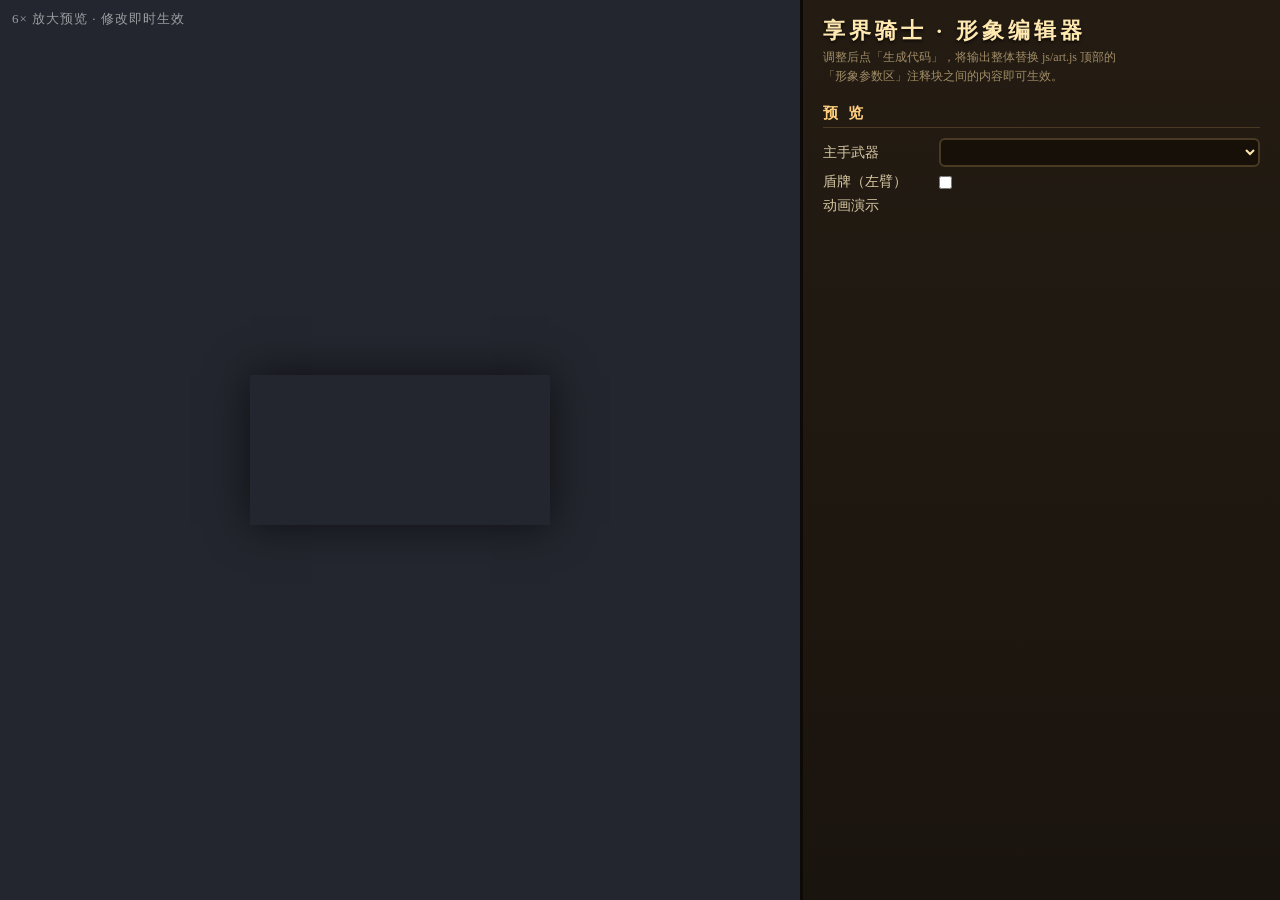
==== editor.html @ 16f37f37 "test Co-Authored-By: Claude Code <noreply@anthropic.com>" ====
<!DOCTYPE html>
<html lang="zh-CN">
<head>
<meta charset="utf-8">
<title>享界骑士 · 形象编辑器</title>
<style>
  * { box-sizing: border-box; margin: 0; padding: 0; }
  input { accent-color: #c97b3a; }
  html, body { height: 100%; }
  body {
    font-family: "KaiTi", "STKaiti", "Microsoft YaHei", serif;
    background: #14100c; color: #e8dcc2;
    display: flex; overflow: hidden;
  }
  /* ---- 左侧画布 ---- */
  #stage {
    flex: 1; display: flex; align-items: center; justify-content: center;
    background: #23262e; position: relative; min-width: 0;
  }
  #stage canvas { max-width: 100%; max-height: 100%; box-shadow: 0 0 40px rgba(0,0,0,.6); }
  #zoomTip {
    position: absolute; top: 10px; left: 12px; font-size: 13px;
    color: rgba(255,255,255,.55); letter-spacing: 1px;
  }
  /* ---- 右侧面板 ---- */
  #panel {
    width: 480px; height: 100%; overflow-y: auto; flex: none;
    background: linear-gradient(#241c13, #1a140e);
    border-left: 3px solid #0c0906; padding: 16px 20px 30px;
  }
  #panel h1 {
    font-size: 22px; color: #ffe9b0; letter-spacing: 4px;
    text-shadow: 0 2px 3px rgba(0,0,0,.7); margin-bottom: 2px;
  }
  #panel .sub { font-size: 12px; color: #a08c66; margin-bottom: 14px; line-height: 1.6; }
  h2 {
    font-size: 15px; color: #ffcf7d; letter-spacing: 3px;
    border-bottom: 1px solid #4a3a24; padding-bottom: 4px;
    margin: 18px 0 10px;
  }
  .row { display: flex; align-items: center; gap: 8px; margin: 6px 0; font-size: 14px; }
  .row label { flex: none; width: 108px; color: #d8c9a4; }
  .row input[type="range"] { flex: 1; accent-color: #c97b3a; }
  .row input[type="color"] {
    width: 46px; height: 26px; border: 2px solid #0c0906; border-radius: 5px;
    background: none; padding: 0; cursor: pointer;
  }
  .row .hex { font-size: 12px; color: #8d7a58; width: 72px; font-family: Consolas, monospace; }
  .row .val { font-size: 12px; color: #ffd98f; width: 52px; text-align: right; font-family: Consolas, monospace; }
  .row input[type="text"] {
    flex: 1; background: #171008; border: 2px solid #4a3a24; border-radius: 6px;
    color: #ffe9b0; font-family: inherit; font-size: 14px; padding: 4px 8px;
  }
  .btnrow { display: flex; gap: 10px; margin: 12px 0; flex-wrap: wrap; }
  button {
    font-family: inherit; font-size: 14px; font-weight: bold; letter-spacing: 2px;
    color: #ffe9b0; background: linear-gradient(#8a6238, #6b4726 55%, #54371d);
    border: 3px solid #2e2013; border-radius: 8px; padding: 7px 16px; cursor: pointer;
  }
  button:hover { filter: brightness(1.18); }
  select {
    font-family: inherit; font-size: 14px; background: #171008; color: #ffe9b0;
    border: 2px solid #4a3a24; border-radius: 6px; padding: 4px 8px; flex: 1;
  }
  textarea {
    width: 100%; height: 220px; background: #100b06; color: #c8e6a0;
    border: 2px solid #4a3a24; border-radius: 6px; padding: 8px;
    font-family: Consolas, monospace; font-size: 12px; line-height: 1.5;
    resize: vertical; white-space: pre;
  }
  .bgsw { display: inline-block; width: 26px; height: 26px; border-radius: 50%;
          border: 2px solid #0c0906; cursor: pointer; }
  .bgsw.on { outline: 3px solid #ffcf7d; }
  #copyState { font-size: 12px; color: #9fd67a; margin-left: 8px; }
  .note { font-size: 12px; color: #a08c66; line-height: 1.7; margin-top: 6px; }
</style>
</head>
<body>

<div id="stage">
  <span id="zoomTip">6× 放大预览 · 修改即时生效</span>
  <canvas id="cv"></canvas>
</div>

<div id="panel">
  <h1>享界骑士 · 形象编辑器</h1>
  <div class="sub">调整后点「生成代码」，将输出整体替换 js/art.js 顶部的<br>「形象参数区」注释块之间的内容即可生效。</div>

  <h2>预 览</h2>
  <div class="row"><label>主手武器</label><select id="selWeapon"></select></div>
  <div class="row"><label>盾牌（左臂）</label><input type="checkbox" id="ckShield"></div>
  <div class="row"><label>动画演示</label><input type="checkbox" id="ckCheckbox" hidden></div>
</div>
</body>
</html>
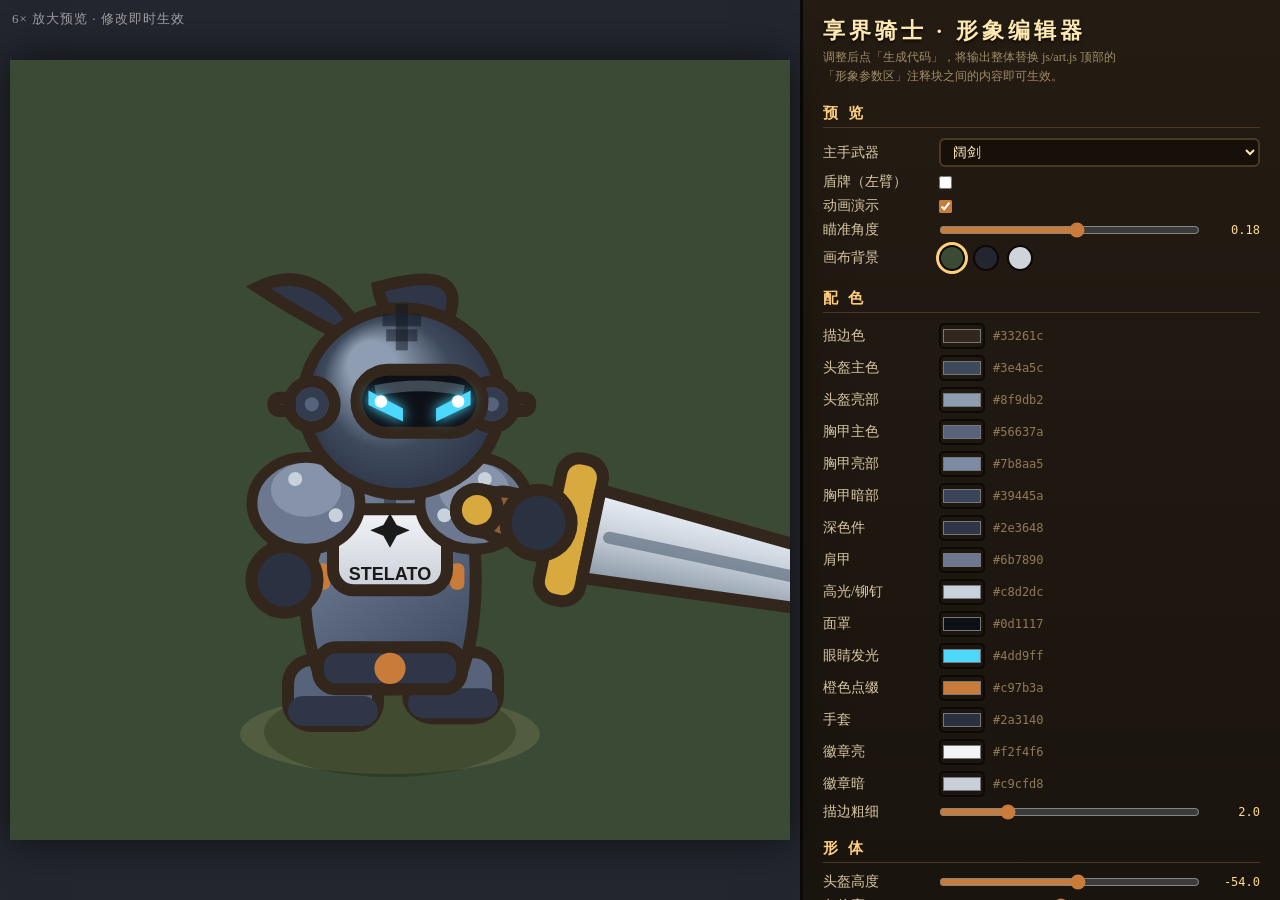
==== commit 854e11c3: "补全 editor.html 完整内容（外观调参工具：配色/形体滑杆 + 6× 预览 + 代码导出） Co-Authored-By: Claude Code <noreply@anthropic.co" ====
--- a/editor.html
+++ b/editor.html
@@ -89,7 +89,304 @@
   <h2>预 览</h2>
   <div class="row"><label>主手武器</label><select id="selWeapon"></select></div>
   <div class="row"><label>盾牌（左臂）</label><input type="checkbox" id="ckShield"></div>
-  <div class="row"><label>动画演示</label><input type="checkbox" id="ckCheckbox" hidden></div>
+  <div class="row"><label>动画演示</label><input type="checkbox" id="ckAnim" checked></div>
+  <div class="row"><label>瞄准角度</label><input type="range" id="rgAim" min="-3.14" max="3.14" step="0.01" value="0.18"><span class="val" id="vAim"></span></div>
+  <div class="row"><label>画布背景</label>
+    <span class="bgsw on" data-bg="#3a4a35" title="草地"></span>
+    <span class="bgsw" data-bg="#23262e" title="深灰"></span>
+    <span class="bgsw" data-bg="#cfd4da" title="浅灰"></span>
+  </div>
+
+  <h2>配 色</h2>
+  <div id="colors"></div>
+  <div class="row"><label>描边粗细</label><input type="range" id="rgOutW" min="1" max="5" step="0.5"><span class="val" id="vOutW"></span></div>
+
+  <h2>形 体</h2>
+  <div id="shapes"></div>
+
+  <h2>导 出</h2>
+  <div class="btnrow">
+    <button id="btnGen">生成代码</button>
+    <button id="btnCopy">复制到剪贴板</button>
+    <button id="btnReset">重置全部</button>
+  </div>
+  <textarea id="txOut" readonly placeholder="点「生成代码」后此处显示可粘贴进 js/art.js 的参数区块"></textarea>
+  <span id="copyState"></span>
+  <div class="note">
+    · 配色与形体改动仅在本预览页生效；游戏需导出贴回 js/art.js。<br>
+    · 描边色/粗细为全局风格（怪物与武器同步变化）。<br>
+    · 徽章文字过宽时会自动缩小字号以适配徽章。
+  </div>
 </div>
+
+<script src="js/config.js"></script>
+<script src="js/art.js"></script>
+<script src="js/art2.js"></script>
+<script>
+(function () {
+  "use strict";
+
+  /* ---- 默认值快照（重置用） ---- */
+  const DEF = {
+    OUT: OUT, OUT_W: OUT_W,
+    SP: Object.assign({}, SP),
+    KP: Object.assign({}, KP),
+  };
+
+  /* ---- 画布 ---- */
+  const cv = document.getElementById("cv");
+  const ctx = cv.getContext("2d");
+  const DPR = Math.min(window.devicePixelRatio || 1, 2);
+  const CW = 780, CH = 780, ZOOM = 6, KX = 380, KY = 660;
+  cv.width = CW * DPR; cv.height = CH * DPR;
+  cv.style.width = CW + "px"; cv.style.height = CH + "px";
+  ctx.scale(DPR, DPR);
+  let bg = "#3a4a35";
+
+  const p = {
+    x: 0, y: 0, aim: 0.18, moving: false, walkT: 0,
+    iframe: 0, hurtFlash: 0, dead: false,
+    swing: null, thrust: null, pulse: null,
+    weapons: [{ id: "sword" }],
+  };
+
+  let held = "sword", anim = true, t = 0;
+
+  function syncWeapons() {
+    p.weapons = [];
+    if (held) p.weapons.push({ id: held });
+    if (document.getElementById("ckShield").checked) p.weapons.push({ id: "shield" });
+  }
+
+  function frame(now) {
+    const dt = Math.min((now - (frame.last || now)) / 1000, 1 / 30);
+    frame.last = now;
+    t += dt;
+    if (anim) {
+      p.moving = true;
+      p.walkT += dt;
+      const cyc = t % 2.2;
+      if (held && CONFIG.WEAPONS[held] && CONFIG.WEAPONS[held].type === "melee" && cyc < 0.3) {
+        p.swing = { id: held, t01: cyc / 0.3, dir: 1 };
+      } else if (held && CONFIG.WEAPONS[held] && CONFIG.WEAPONS[held].type !== "melee" && cyc < 0.3) {
+        p.pulse = { id: held, t01: cyc / 0.3 };
+      } else { p.swing = null; p.pulse = null; }
+    } else { p.moving = false; p.swing = null; p.pulse = null; }
+
+    ctx.fillStyle = bg;
+    ctx.fillRect(0, 0, CW, CH);
+    // 地面参照光圈
+    ctx.fillStyle = "rgba(255,225,140,0.12)";
+    ctx.beginPath();
+    ctx.ellipse(KX, KY + 14, 150, 40, 0, 0, Math.PI * 2);
+    ctx.fill();
+
+    ctx.save();
+    ctx.translate(KX, KY);
+    ctx.scale(ZOOM, ZOOM);
+    Art.knight(ctx, p, t);
+    ctx.restore();
+    requestAnimationFrame(frame);
+  }
+  requestAnimationFrame(frame);
+
+  /* ---- 控件规格 ---- */
+  const COLOR_DEFS = [
+    ["OUT", "OUT", "描边色"],
+    ["helm", "SP", "头盔主色"], ["helmLt", "SP", "头盔亮部"],
+    ["chest", "SP", "胸甲主色"], ["chestLt", "SP", "胸甲亮部"], ["chestDk", "SP", "胸甲暗部"],
+    ["dark", "SP", "深色件"], ["pauldron", "SP", "肩甲"], ["hi", "SP", "高光/铆钉"],
+    ["visor", "SP", "面罩"], ["eye", "SP", "眼睛发光"],
+    ["accent", "SP", "橙色点缀"], ["glove", "SP", "手套"],
+    ["badgeA", "SP", "徽章亮"], ["badgeB", "SP", "徽章暗"],
+  ];
+  const SHAPE_DEFS = [
+    ["headY", "头盔高度", -70, -40, 0.5, 1],
+    ["helmW", "盔体宽", 10, 24, 0.5, 1],
+    ["helmH", "盔体高", 9, 22, 0.5, 1],
+    ["finScale", "鳍角大小", 0.3, 2, 0.05, 2],
+    ["visorW", "面罩宽", 12, 28, 0.5, 1],
+    ["visorH", "面罩高", 5, 14, 0.5, 1],
+    ["eyeGlow", "眼光晕强度", 0, 15, 0.5, 1],
+    ["eyeSize", "眼大小", 0.5, 1.8, 0.05, 2],
+    ["earR", "耳罩半径", 2, 8, 0.2, 1],
+    ["bodyW", "躯干宽", 0.7, 1.5, 0.02, 2],
+    ["bodyH", "躯干高", 0.7, 1.5, 0.02, 2],
+    ["badgeW", "徽章宽", 10, 26, 0.5, 1],
+    ["badgeH", "徽章高", 7, 15, 0.5, 1],
+    ["pauldronScale", "肩甲大小", 0.5, 1.8, 0.05, 2],
+    ["shoulderX", "肩位间距", 8, 20, 0.5, 1],
+    ["armLen", "手臂长度", 3, 16, 0.5, 1],
+    ["gloveR", "手套大小", 3, 9, 0.5, 1],
+    ["bootScale", "靴子大小", 0.6, 1.6, 0.05, 2],
+  ];
+
+  /* ---- 生成配色控件 ---- */
+  const colorsBox = document.getElementById("colors");
+  COLOR_DEFS.forEach(function (d) {
+    const key = d[0], src = d[1], label = d[2];
+    const row = document.createElement("div");
+    row.className = "row";
+    const lb = document.createElement("label");
+    lb.textContent = label;
+    const ip = document.createElement("input");
+    ip.type = "color";
+    ip.value = (src === "SP") ? SP[key] : OUT;
+    const hex = document.createElement("span");
+    hex.className = "hex"; hex.textContent = ip.value;
+    ip.addEventListener("input", function () {
+      if (src === "SP") SP[key] = ip.value; else OUT = ip.value;
+      hex.textContent = ip.value;
+    });
+    row.appendChild(lb); row.appendChild(ip); row.appendChild(hex);
+    row._sync = function () {
+      ip.value = (src === "SP") ? SP[key] : OUT;
+      hex.textContent = ip.value;
+    };
+    colorsBox.appendChild(row);
+    (colorsBox._rows || (colorsBox._rows = [])).push(row);
+  });
+
+  /* ---- 生成形体控件 ---- */
+  const shapesBox = document.getElementById("shapes");
+  SHAPE_DEFS.forEach(function (d) {
+    const key = d[0], label = d[1], mn = d[2], mx = d[3], st = d[4], fix = d[5];
+    if (key === "badgeText") return;
+    const row = document.createElement("div");
+    row.className = "row";
+    const lb = document.createElement("label");
+    lb.textContent = label;
+    const ip = document.createElement("input");
+    ip.type = "range"; ip.min = mn; ip.max = mx; ip.step = st;
+    ip.value = KP[key];
+    const val = document.createElement("span");
+    val.className = "val";
+    const show = function () { val.textContent = Number(ip.value).toFixed(fix); };
+    show();
+    ip.addEventListener("input", function () { KP[key] = Number(ip.value); show(); });
+    row.appendChild(lb); row.appendChild(ip); row.appendChild(val);
+    row._sync = function () { ip.value = KP[key]; show(); };
+    shapesBox.appendChild(row);
+    (shapesBox._rows || (shapesBox._rows = [])).push(row);
+  });
+  // 徽章文字（文本输入）
+  (function () {
+    const row = document.createElement("div");
+    row.className = "row";
+    const lb = document.createElement("label");
+    lb.textContent = "徽章文字";
+    const ip = document.createElement("input");
+    ip.type = "text"; ip.maxLength = 12; ip.value = KP.badgeText;
+    ip.addEventListener("input", function () { KP.badgeText = ip.value || " "; });
+    row.appendChild(lb); row.appendChild(ip);
+    row._sync = function () { ip.value = KP.badgeText; };
+    shapesBox.appendChild(row);
+    (shapesBox._rows || (shapesBox._rows = [])).push(row);
+  })();
+
+  /* ---- 描边粗细 ---- */
+  const rgOutW = document.getElementById("rgOutW");
+  const vOutW = document.getElementById("vOutW");
+  function syncOutW() { rgOutW.value = OUT_W; vOutW.textContent = Number(OUT_W).toFixed(1); }
+  rgOutW.addEventListener("input", function () { OUT_W = Number(rgOutW.value); vOutW.textContent = OUT_W.toFixed(1); });
+  syncOutW();
+
+  /* ---- 预览控件 ---- */
+  const selWeapon = document.getElementById("selWeapon");
+  const optNone = document.createElement("option");
+  optNone.value = ""; optNone.textContent = "（无 · 徒手）";
+  selWeapon.appendChild(optNone);
+  Object.keys(CONFIG.WEAPONS).forEach(function (id) {
+    if (id === "shield") return;
+    const o = document.createElement("option");
+    o.value = id; o.textContent = CONFIG.WEAPONS[id].name || id;
+    selWeapon.appendChild(o);
+  });
+  selWeapon.value = held;
+  selWeapon.addEventListener("change", function () { held = selWeapon.value || null; syncWeapons(); });
+  document.getElementById("ckShield").addEventListener("change", syncWeapons);
+  document.getElementById("ckAnim").addEventListener("change", function (e) { anim = e.target.checked; });
+
+  const rgAim = document.getElementById("rgAim");
+  const vAim = document.getElementById("vAim");
+  function syncAim() { p.aim = Number(rgAim.value); vAim.textContent = p.aim.toFixed(2); }
+  rgAim.addEventListener("input", syncAim);
+  syncAim();
+
+  document.querySelectorAll(".bgsw").forEach(function (sw) {
+    sw.style.background = sw.dataset.bg;
+    sw.addEventListener("click", function () {
+      bg = sw.dataset.bg;
+      document.querySelectorAll(".bgsw").forEach(function (s) { s.classList.remove("on"); });
+      sw.classList.add("on");
+    });
+  });
+
+  /* ---- 导出 ---- */
+  function fmt(n) { return (Math.round(n * 100) / 100).toString(); }
+  document.getElementById("btnGen").addEventListener("click", function () {
+    const spKeys = ["helm", "helmLt", "chest", "chestLt", "chestDk", "dark", "pauldron",
+                    "hi", "visor", "eye", "accent", "glove", "badgeA", "badgeB"];
+    const kpNum = SHAPE_DEFS.filter(function (d) { return d[0] !== "badgeText"; }).map(function (d) { return d[0]; });
+    let s = "";
+    s += '/* ↓↓↓ 形象参数区：editor.html 导出后整体替换此区块 ↓↓↓ */\n';
+    s += 'var OUT = "' + OUT + '";            // 统一描边色（var：编辑器可运行时修改）\n';
+    s += 'var OUT_W = ' + fmt(OUT_W) + ';                  // 统一描边宽度\n\n';
+    s += '/* 享界骑士（外太空盔甲）配色 */\nconst SP = {\n';
+    const labels = {
+      helm: "头盔深灰蓝", chest: "胸甲蓝灰", visor: "面罩 / 冰蓝发光眼",
+      accent: "橙色机械点缀 / 黑手套", badgeA: "徽章银白渐变",
+    };
+    spKeys.forEach(function (k, i) {
+      let line = "  " + k + ': "' + SP[k] + '"';
+      // 对齐注释（近似）
+      while (line.length < 44) line += " ";
+      if (k === "helmLt") line += "// 头盔深灰蓝";
+      else if (labels[k]) line += "// " + labels[k];
+      s += line + "," + "\n";
+    });
+    s += '};\n\n';
+    s += '/* 享界骑士形体参数（editor.html 滑杆实时调整） */\nconst KP = {\n';
+    kpNum.forEach(function (k) {
+      let line = "  " + k + ": " + fmt(KP[k]);
+      while (line.length < 30) line += " ";
+      s += line + ",\n";
+    });
+    let tb = '  badgeText: "' + KP.badgeText + '"';
+    while (tb.length < 30) tb += " ";
+    s += tb + ",\n";
+    s += '};\n';
+    s += '/* ↑↑↑ 形象参数区结束 ↑↑↑ */\n';
+    document.getElementById("txOut").value = s;
+    document.getElementById("copyState").textContent = "已生成 " + new Date().toLocaleTimeString();
+  });
+
+  document.getElementById("btnCopy").addEventListener("click", function () {
+    const tx = document.getElementById("txOut");
+    if (!tx.value) { document.getElementById("btnGen").click(); }
+    tx.select();
+    let ok = false;
+    try { ok = document.execCommand("copy"); } catch (e) { ok = false; }
+    const st = document.getElementById("copyState");
+    if (ok) { st.textContent = "已复制 ✓"; }
+    else if (navigator.clipboard && navigator.clipboard.writeText) {
+      navigator.clipboard.writeText(tx.value).then(
+        function () { st.textContent = "已复制 ✓"; },
+        function () { st.textContent = "复制失败，请手动 Ctrl+C"; }
+      );
+    } else { st.textContent = "复制失败，请手动 Ctrl+C"; }
+  });
+
+  /* ---- 重置 ---- */
+  document.getElementById("btnReset").addEventListener("click", function () {
+    OUT = DEF.OUT; OUT_W = DEF.OUT_W;
+    Object.keys(DEF.SP).forEach(function (k) { SP[k] = DEF.SP[k]; });
+    Object.keys(DEF.KP).forEach(function (k) { KP[k] = DEF.KP[k]; });
+    (colorsBox._rows || []).forEach(function (r) { r._sync(); });
+    (shapesBox._rows || []).forEach(function (r) { r._sync(); });
+    syncOutW();
+  });
+})();
+</script>
 </body>
 </html>
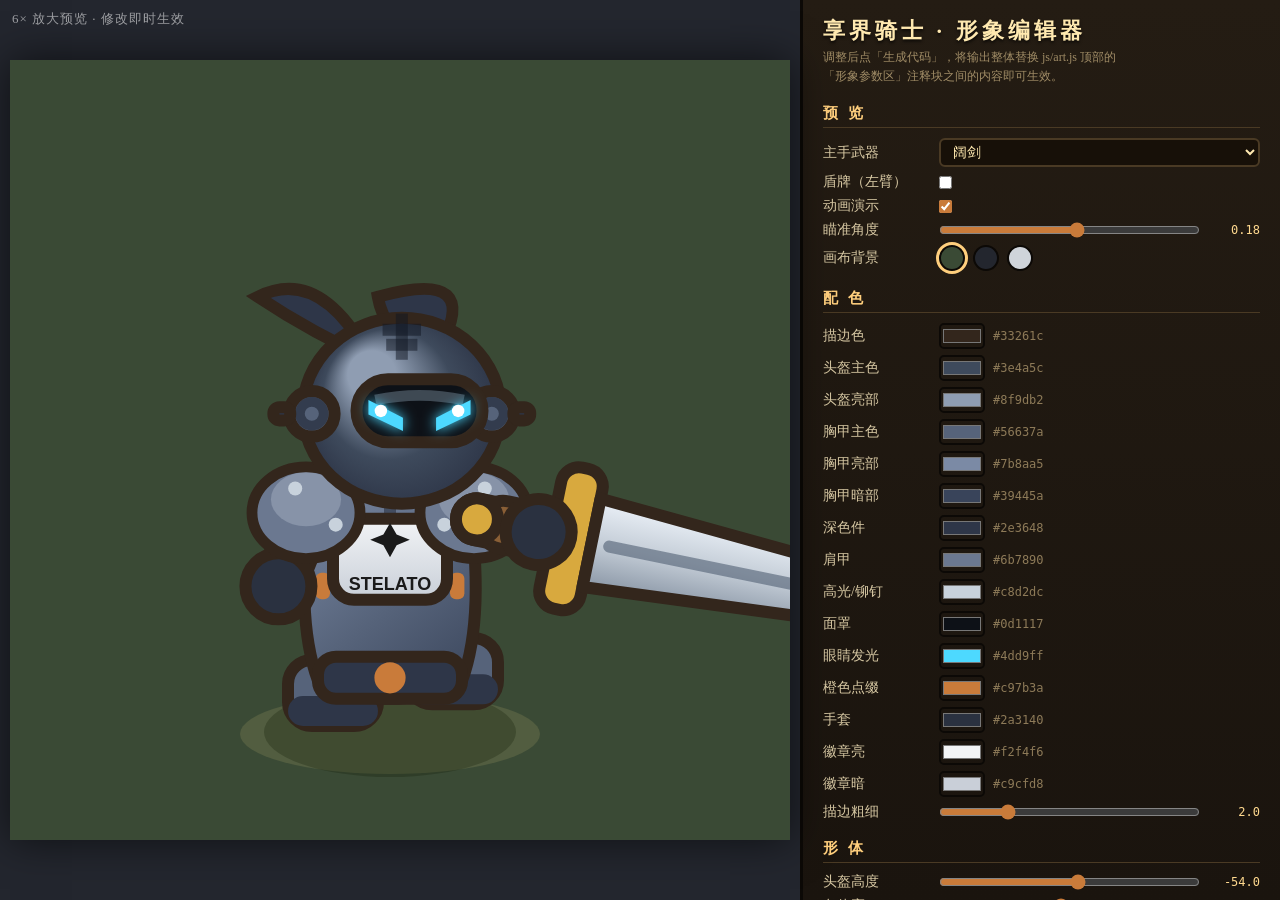
==== commit 09bd3238: "链刃改直刺聚中线+秘法骑士重平衡+八种冷兵器专属挥击动作 - 链刃：直刺型（arc 12°），伤害降为 8，新增 gather=480 将范围内敌人聚拢到中线（CD 0.9/射程 285 不变） - " ====
--- a/editor.html
+++ b/editor.html
@@ -167,11 +167,13 @@
       p.walkT += dt;
       const cyc = t % 2.2;
       if (held && CONFIG.WEAPONS[held] && CONFIG.WEAPONS[held].type === "melee" && cyc < 0.3) {
-        p.swing = { id: held, t01: cyc / 0.3, dir: 1 };
+        // 直刺型武器预览 p.thrust（专属突刺曲线），挥砍型预览 p.swing
+        if (CONFIG.WEAPONS[held].thrust) p.thrust = { id: held, t01: cyc / 0.3, dir: 1 };
+        else p.swing = { id: held, t01: cyc / 0.3, dir: 1 };
       } else if (held && CONFIG.WEAPONS[held] && CONFIG.WEAPONS[held].type !== "melee" && cyc < 0.3) {
         p.pulse = { id: held, t01: cyc / 0.3 };
-      } else { p.swing = null; p.pulse = null; }
-    } else { p.moving = false; p.swing = null; p.pulse = null; }
+      } else { p.swing = null; p.thrust = null; p.pulse = null; }
+    } else { p.moving = false; p.swing = null; p.thrust = null; p.pulse = null; }
 
     ctx.fillStyle = bg;
     ctx.fillRect(0, 0, CW, CH);
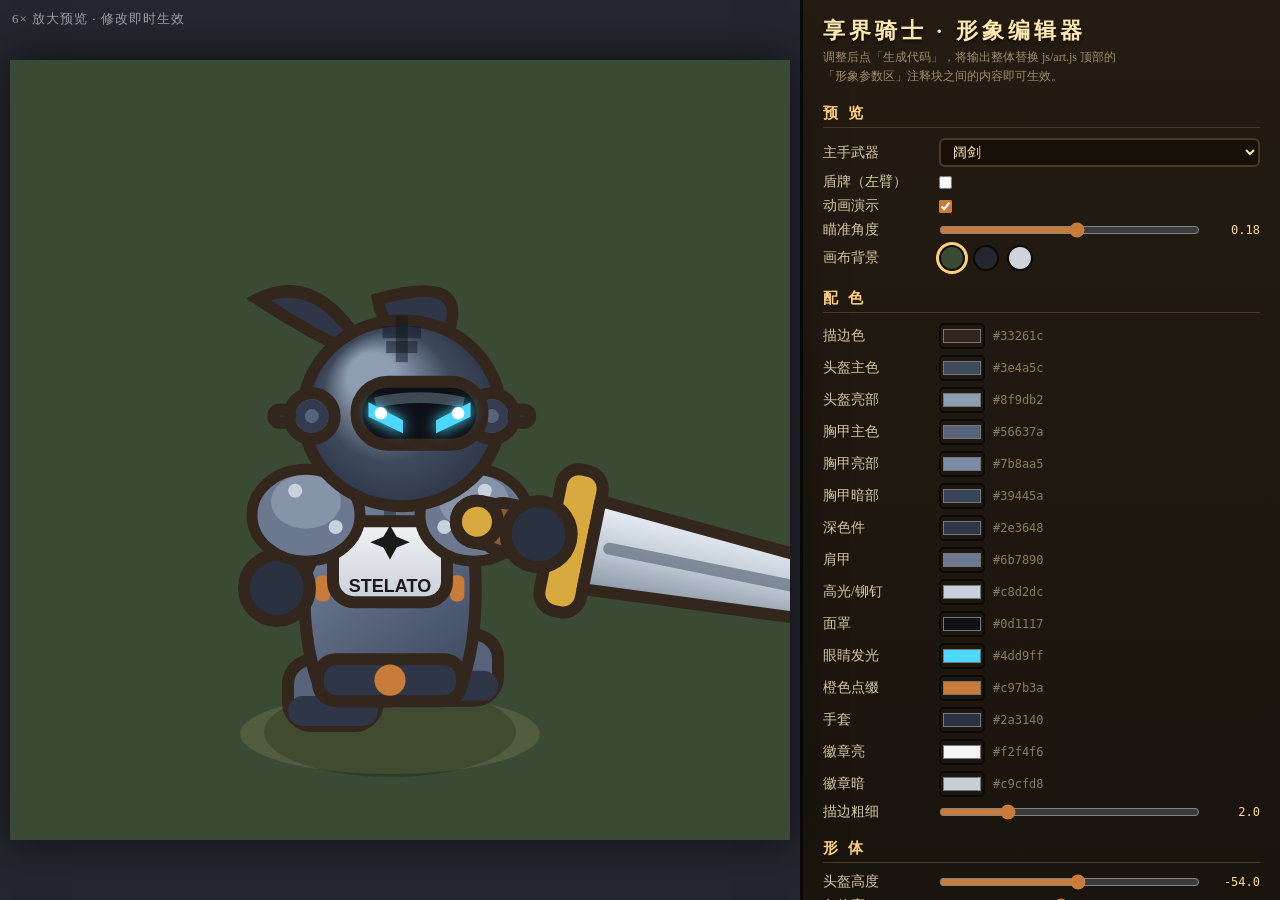
==== commit 10d89a66: "编辑器动画演示节拍改为随各武器真实 anim 时长（原来统一 0.3s，锤 0.55s 会被播成匕首速度） Co-Authored-By: Claude Code <noreply@anthropic" ====
--- a/editor.html
+++ b/editor.html
@@ -166,12 +166,14 @@
       p.moving = true;
       p.walkT += dt;
       const cyc = t % 2.2;
-      if (held && CONFIG.WEAPONS[held] && CONFIG.WEAPONS[held].type === "melee" && cyc < 0.3) {
+      // 演示节拍随各武器实际 anim 时长（与游戏内一致），不再统一 0.3s
+      const wDur = (held && CONFIG.WEAPONS[held] && CONFIG.WEAPONS[held].anim) || 0.3;
+      if (held && CONFIG.WEAPONS[held] && CONFIG.WEAPONS[held].type === "melee" && cyc < wDur) {
         // 直刺型武器预览 p.thrust（专属突刺曲线），挥砍型预览 p.swing
-        if (CONFIG.WEAPONS[held].thrust) p.thrust = { id: held, t01: cyc / 0.3, dir: 1 };
-        else p.swing = { id: held, t01: cyc / 0.3, dir: 1 };
-      } else if (held && CONFIG.WEAPONS[held] && CONFIG.WEAPONS[held].type !== "melee" && cyc < 0.3) {
-        p.pulse = { id: held, t01: cyc / 0.3 };
+        if (CONFIG.WEAPONS[held].thrust) p.thrust = { id: held, t01: cyc / wDur, dir: 1 };
+        else p.swing = { id: held, t01: cyc / wDur, dir: 1 };
+      } else if (held && CONFIG.WEAPONS[held] && CONFIG.WEAPONS[held].type !== "melee" && cyc < wDur) {
+        p.pulse = { id: held, t01: cyc / wDur };
       } else { p.swing = null; p.thrust = null; p.pulse = null; }
     } else { p.moving = false; p.swing = null; p.thrust = null; p.pulse = null; }
 
